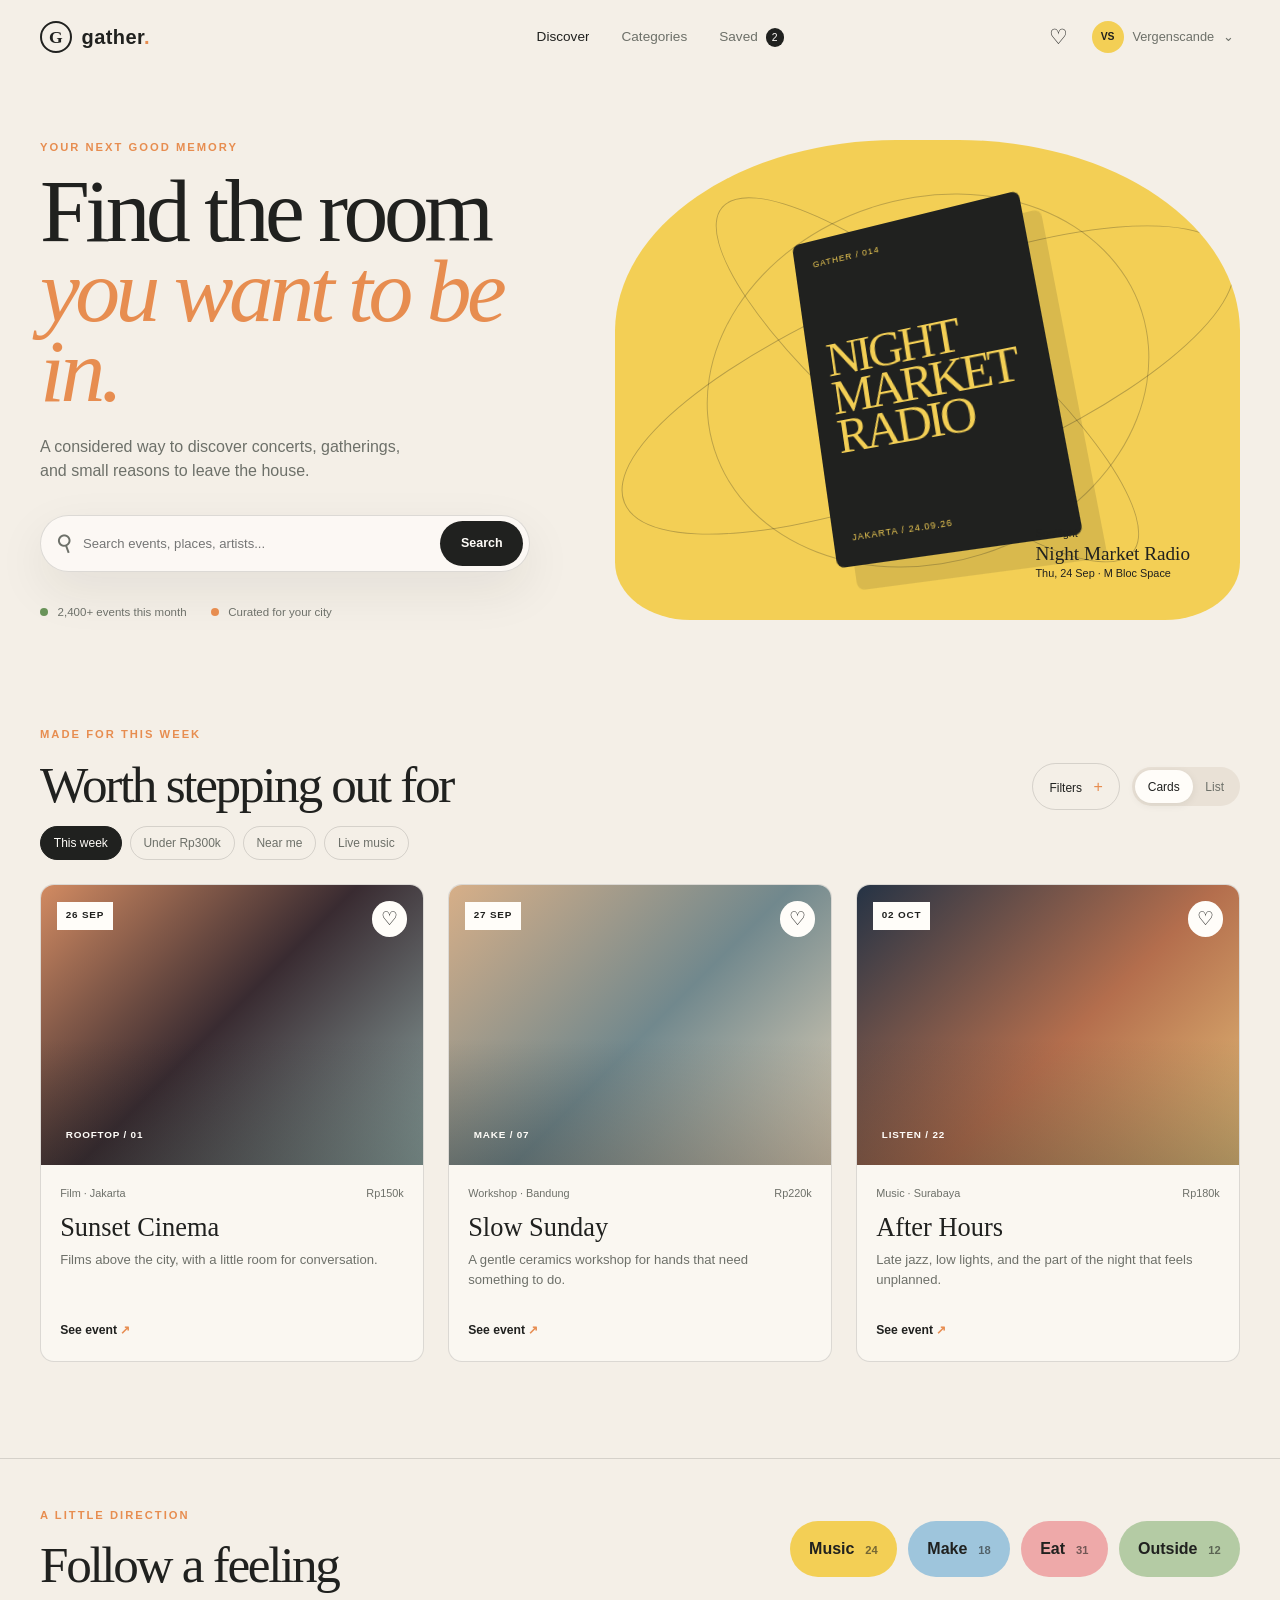
==== design-prototype/index.html @ 45fffa40 "feat: add animated interaction feedback to home prototype" ====
<!doctype html>
<html lang="en">
<head>
  <meta charset="utf-8">
  <meta name="viewport" content="width=device-width, initial-scale=1">
  <meta name="theme-color" content="#f4efe7">
  <title>Gather / Home Prototype</title>
  <link rel="stylesheet" href="styles/tokens.css">
  <link rel="stylesheet" href="styles/components.css">
</head>
<body>
  <a class="skip-link" href="#main-content">Skip to content</a>
  <header class="site-header" data-reveal>
    <a class="brand" href="#main-content" aria-label="Gather home">
      <span class="brand-mark" aria-hidden="true">G</span>
      <span>gather<span class="brand-dot">.</span></span>
    </a>
    <nav class="desktop-nav" aria-label="Primary navigation">
      <a class="nav-link nav-link-active" href="#discover">Discover</a>
      <a class="nav-link" href="#categories">Categories</a>
      <a class="nav-link" href="#saved">Saved <span class="nav-count">2</span></a>
    </nav>
    <div class="header-actions">
      <button class="icon-button" type="button" data-toast="Notifications are quiet for now" aria-label="Open notifications">&#9825;</button>
      <button class="profile-button" type="button" data-toast="Profile menu preview"><span class="avatar">VS</span><span class="profile-name">Vergenscande</span><span aria-hidden="true">&#8964;</span></button>
      <button class="menu-button" type="button" data-menu-toggle aria-label="Open menu" aria-expanded="false">&#9776;</button>
    </div>
  </header>

  <main id="main-content">
    <section class="hero section-shell" aria-labelledby="hero-title" data-reveal>
      <div class="hero-copy">
        <p class="eyebrow">Your next good memory</p>
        <h1 id="hero-title">Find the room<br><em>you want to be in.</em></h1>
        <p class="hero-intro">A considered way to discover concerts, gatherings, and small reasons to leave the house.</p>
        <form class="search-form" data-search-form>
          <label class="sr-only" for="event-search">Search events, places, or artists</label>
          <span class="search-icon" aria-hidden="true">&#9906;</span>
          <input id="event-search" type="search" placeholder="Search events, places, artists..." autocomplete="off">
          <button class="button button-dark" type="submit">Search</button>
        </form>
        <div class="hero-meta" aria-label="Service highlights">
          <span><i class="meta-dot meta-dot-green"></i> 2,400+ events this month</span>
          <span><i class="meta-dot meta-dot-orange"></i> Curated for your city</span>
        </div>
      </div>
      <div class="hero-stage" aria-label="Featured event: Night Market Radio">
        <div class="stage-orbit stage-orbit-one" aria-hidden="true"></div>
        <div class="stage-orbit stage-orbit-two" aria-hidden="true"></div>
        <div class="ticket-object" aria-hidden="true">
          <div class="ticket-object-face">
            <span>GATHER / 014</span>
            <strong>NIGHT<br>MARKET<br>RADIO</strong>
            <small>JAKARTA / 24.09.26</small>
          </div>
        </div>
        <div class="hero-stage-label">
          <span>Spotlight</span>
          <strong>Night Market Radio</strong>
          <span>Thu, 24 Sep · M Bloc Space</span>
        </div>
      </div>
    </section>

    <section class="section-shell discovery-section" id="discover" aria-labelledby="discover-title" data-reveal>
      <div class="section-heading">
        <div>
          <p class="eyebrow">Made for this week</p>
          <h2 id="discover-title">Worth stepping out for</h2>
        </div>
        <div class="section-controls">
          <button class="filter-trigger" type="button" data-filter-toggle aria-expanded="false">Filters <span>+</span></button>
          <div class="segmented-control" role="group" aria-label="Event view">
            <button class="segment segment-active" type="button" data-view="cards" aria-pressed="true">Cards</button>
            <button class="segment" type="button" data-view="list" aria-pressed="false">List</button>
          </div>
        </div>
      </div>
      <div class="filter-panel" data-filter-panel hidden>
        <button class="filter-chip chip-active" type="button">This week</button>
        <button class="filter-chip" type="button">Under Rp300k</button>
        <button class="filter-chip" type="button">Near me</button>
        <button class="filter-chip" type="button">Live music</button>
      </div>
      <div class="event-grid" data-event-grid>
        <article class="event-card" data-event-card data-searchable="sunset cinema rooftop jakarta film">
          <div class="event-image image-cinema"><span class="event-date">26 SEP</span><button class="save-button" type="button" aria-label="Save Sunset Cinema" data-save>&#9825;</button><span class="image-label">ROOFTOP / 01</span></div>
          <div class="event-card-body"><div class="card-topline"><span>Film · Jakarta</span><span>Rp150k</span></div><h3>Sunset Cinema</h3><p>Films above the city, with a little room for conversation.</p><a href="#event-detail" class="text-link">See event <span aria-hidden="true">&#8599;</span></a></div>
        </article>
        <article class="event-card" data-event-card data-searchable="slow sunday workshop bandung ceramics">
          <div class="event-image image-workshop"><span class="event-date">27 SEP</span><button class="save-button" type="button" aria-label="Save Slow Sunday" data-save>&#9825;</button><span class="image-label">MAKE / 07</span></div>
          <div class="event-card-body"><div class="card-topline"><span>Workshop · Bandung</span><span>Rp220k</span></div><h3>Slow Sunday</h3><p>A gentle ceramics workshop for hands that need something to do.</p><a href="#event-detail" class="text-link">See event <span aria-hidden="true">&#8599;</span></a></div>
        </article>
        <article class="event-card" data-event-card data-searchable="after hours jazz surabaya music">
          <div class="event-image image-jazz"><span class="event-date">02 OCT</span><button class="save-button" type="button" aria-label="Save After Hours" data-save>&#9825;</button><span class="image-label">LISTEN / 22</span></div>
          <div class="event-card-body"><div class="card-topline"><span>Music · Surabaya</span><span>Rp180k</span></div><h3>After Hours</h3><p>Late jazz, low lights, and the part of the night that feels unplanned.</p><a href="#event-detail" class="text-link">See event <span aria-hidden="true">&#8599;</span></a></div>
        </article>
      </div>
      <p class="empty-state" data-empty-state hidden>No events match that search yet. Try a different place or feeling.</p>
    </section>

    <section class="category-strip section-shell" id="categories" aria-labelledby="category-title" data-reveal>
      <div><p class="eyebrow">A little direction</p><h2 id="category-title">Follow a feeling</h2></div>
      <div class="category-list">
        <button class="category-pill category-pill-yellow" type="button" data-toast="Showing music events">Music <span>24</span></button>
        <button class="category-pill category-pill-blue" type="button" data-toast="Showing workshops">Make <span>18</span></button>
        <button class="category-pill category-pill-pink" type="button" data-toast="Showing food events">Eat <span>31</span></button>
        <button class="category-pill category-pill-green" type="button" data-toast="Showing outdoor events">Outside <span>12</span></button>
      </div>
    </section>
  </main>

  <div class="toast" role="status" aria-live="polite" data-toast-region></div>
  <script type="module" src="scripts/interactions.js"></script>
</body>
</html>
---- design-prototype/styles/tokens.css ----
:root {
  --ink: #20211f;
  --muted: #6d7069;
  --paper: #f4efe7;
  --paper-deep: #e9e1d6;
  --white: #fffdf9;
  --line: rgba(32, 33, 31, .14);
  --yellow: #f3cf55;
  --blue: #9ec5dc;
  --pink: #eea9a9;
  --green: #b4cba4;
  --orange: #e78d50;
  --serif: Georgia, 'Times New Roman', serif;
  --sans: 'Trebuchet MS', 'Segoe UI', sans-serif;
  --space-1: .5rem;
  --space-2: .75rem;
  --space-3: 1rem;
  --space-4: 1.5rem;
  --space-5: 2rem;
  --space-6: 3rem;
  --space-7: 5rem;
  --shadow-soft: 0 18px 50px rgba(32, 33, 31, .08);
  --radius-sm: 6px;
  --radius-md: 14px;
  --radius-pill: 999px;
  --ease-out: cubic-bezier(.2, .8, .2, 1);
}

* { box-sizing: border-box; }
html { scroll-behavior: smooth; }
body { margin: 0; background: var(--paper); color: var(--ink); font-family: var(--sans); line-height: 1.5; }
button, input { font: inherit; }
button, a { -webkit-tap-highlight-color: transparent; }
button { cursor: pointer; }
a { color: inherit; }
.sr-only { position: absolute; width: 1px; height: 1px; padding: 0; margin: -1px; overflow: hidden; clip: rect(0, 0, 0, 0); white-space: nowrap; border: 0; }
.skip-link { position: fixed; left: 1rem; top: -4rem; z-index: 20; padding: .75rem 1rem; background: var(--ink); color: var(--white); border-radius: var(--radius-sm); }
.skip-link:focus { top: 1rem; }
:focus-visible { outline: 3px solid var(--orange); outline-offset: 4px; }
---- design-prototype/styles/components.css ----
body { overflow-x: hidden; }
.site-header { display: flex; align-items: center; justify-content: space-between; max-width: 1320px; margin: 0 auto; padding: 1.25rem 2.5rem; }
.brand { display: inline-flex; align-items: center; gap: .6rem; font: 700 1.25rem var(--sans); text-decoration: none; letter-spacing: .02em; }
.brand-mark { display: grid; width: 2rem; height: 2rem; place-items: center; border: 2px solid var(--ink); border-radius: 50%; font-family: var(--serif); font-size: 1.1rem; }
.brand-dot { color: var(--orange); }
.desktop-nav { display: flex; gap: 2rem; margin-left: 8rem; }
.nav-link { color: var(--muted); font-size: .85rem; text-decoration: none; transition: color .2s ease; }
.nav-link:hover, .nav-link-active { color: var(--ink); }
.nav-count { display: inline-grid; width: 1.15rem; height: 1.15rem; place-items: center; margin-left: .25rem; border-radius: 50%; background: var(--ink); color: var(--white); font-size: .65rem; }
.header-actions { display: flex; align-items: center; gap: .75rem; }
.icon-button, .menu-button, .profile-button, .save-button { border: 0; background: transparent; color: inherit; }
.icon-button, .menu-button, .profile-button, .save-button, .button, .filter-trigger, .segment, .filter-chip, .category-pill, .brand, .nav-link, .text-link { position: relative; overflow: hidden; }
.icon-button, .menu-button, .profile-button, .save-button, .button, .filter-trigger, .segment, .filter-chip, .category-pill { transition: transform .18s var(--ease-out), background-color .22s ease, border-color .22s ease, color .22s ease, box-shadow .22s ease; }
.icon-button:active, .menu-button:active, .profile-button:active, .save-button:active, .button:active, .filter-trigger:active, .segment:active, .filter-chip:active, .category-pill:active, .nav-link:active, .text-link:active { transform: scale(.97); }
.keyboard-press { transform: scale(.97); }
.ripple { position: absolute; width: 1rem; height: 1rem; border-radius: 50%; background: currentColor; opacity: .18; pointer-events: none; transform: translate(-50%, -50%) scale(0); animation: click-ripple .42s ease-out forwards; }
.icon-button { font-size: 1.3rem; line-height: 1; }
.profile-button { display: flex; align-items: center; gap: .55rem; color: var(--muted); font-size: .8rem; }
.avatar { display: grid; width: 2rem; height: 2rem; place-items: center; border-radius: 50%; background: var(--yellow); color: var(--ink); font-size: .65rem; font-weight: 700; }
.menu-button { display: none; font-size: 1.4rem; }
.section-shell { max-width: 1320px; margin: 0 auto; padding: 0 2.5rem; }
.hero { display: grid; grid-template-columns: minmax(0, .9fr) minmax(360px, 1.1fr); align-items: center; min-height: 620px; gap: 4rem; padding-top: 3.5rem; padding-bottom: 4rem; }
.eyebrow { margin: 0 0 1rem; color: var(--orange); font-size: .7rem; font-weight: 700; letter-spacing: .18em; text-transform: uppercase; }
h1, h2, h3, p { margin-top: 0; }
h1 { max-width: 650px; margin-bottom: 1.5rem; font: 400 clamp(3.6rem, 7vw, 7rem)/.89 var(--serif); letter-spacing: -.05em; }
h1 em { color: var(--orange); font-style: italic; }
h2 { margin-bottom: 0; font: 400 clamp(2rem, 4vw, 3.4rem)/1 var(--serif); letter-spacing: -.045em; }
h3 { margin-bottom: .55rem; font: 400 1.65rem/1.05 var(--serif); }
.hero-intro { max-width: 390px; color: var(--muted); font-size: 1rem; }
.search-form { display: flex; align-items: center; max-width: 490px; margin-top: 2rem; padding: .35rem .35rem .35rem 1rem; border: 1px solid var(--line); border-radius: var(--radius-pill); background: rgba(255, 253, 249, .7); box-shadow: var(--shadow-soft); }
.search-icon { margin-right: .5rem; color: var(--muted); font-size: 1.4rem; transform: rotate(-20deg); }
.search-form input { min-width: 0; flex: 1; border: 0; outline: 0; background: transparent; color: var(--ink); font-size: .82rem; }
.button { border: 0; border-radius: var(--radius-pill); padding: .8rem 1.3rem; font-size: .78rem; font-weight: 700; transition: transform .2s var(--ease-out), background .2s ease; }
.button:hover { transform: translateY(-2px); }
.button-dark { background: var(--ink); color: var(--white); }
.hero-meta { display: flex; flex-wrap: wrap; gap: 1.5rem; margin-top: 2rem; color: var(--muted); font-size: .72rem; }
.meta-dot { display: inline-block; width: .5rem; height: .5rem; margin-right: .4rem; border-radius: 50%; }
.meta-dot-green { background: #699359; } .meta-dot-orange { background: var(--orange); }
.hero-stage { position: relative; display: grid; min-height: 480px; place-items: center; overflow: hidden; border-radius: 45% 45% 12% 12% / 40% 40% 12% 12%; background: var(--yellow); isolation: isolate; }
.hero-stage::before { position: absolute; inset: 12% 14%; border: 1px solid rgba(32, 33, 31, .25); border-radius: 50%; content: ''; transform: rotate(-18deg); }
.stage-orbit { position: absolute; border: 1px solid rgba(32, 33, 31, .28); border-radius: 50%; transform: rotate(40deg); }
.stage-orbit-one { width: 86%; height: 32%; } .stage-orbit-two { width: 105%; height: 42%; transform: rotate(-22deg); }
.ticket-object { position: relative; z-index: 2; width: min(42%, 245px); aspect-ratio: .72; perspective: 700px; transform: rotate(-11deg); animation: float-ticket 5s ease-in-out infinite; }
.ticket-object-face { display: flex; height: 100%; flex-direction: column; justify-content: space-between; padding: 1.2rem; border: 1px solid rgba(32, 33, 31, .3); border-radius: 8px; background: var(--ink); color: var(--yellow); box-shadow: 18px 24px 0 rgba(32, 33, 31, .12); transform: rotateY(-12deg) rotateX(8deg); }
.ticket-object-face strong { font: 400 clamp(1.8rem, 4vw, 3.3rem)/.78 var(--serif); letter-spacing: -.08em; }
.ticket-object-face span, .ticket-object-face small { font-size: .58rem; letter-spacing: .12em; }
.hero-stage-label { position: absolute; right: 8%; bottom: 8%; z-index: 3; display: grid; gap: .15rem; max-width: 180px; color: var(--ink); font-size: .68rem; }
.hero-stage-label strong { font: 400 1.2rem/1 var(--serif); }
.discovery-section { padding-top: 2rem; padding-bottom: 6rem; }
.section-heading { display: flex; align-items: end; justify-content: space-between; gap: 2rem; margin-bottom: 2rem; }
.section-controls { display: flex; align-items: center; gap: .75rem; }
.filter-trigger, .segment, .filter-chip { border: 1px solid var(--line); border-radius: var(--radius-pill); background: transparent; padding: .65rem 1rem; color: var(--ink); font-size: .75rem; }
.filter-trigger span { margin-left: .5rem; color: var(--orange); font-size: 1rem; }
.segmented-control { display: flex; padding: .2rem; border-radius: var(--radius-pill); background: var(--paper-deep); }
.segment { border: 0; padding: .45rem .8rem; color: var(--muted); } .segment-active { background: var(--white); color: var(--ink); box-shadow: 0 2px 8px rgba(32,33,31,.08); }
.filter-panel { display: flex; flex-wrap: wrap; gap: .5rem; margin: -1rem 0 1.5rem; animation: reveal .3s var(--ease-out); }
.filter-chip { padding: .45rem .8rem; color: var(--muted); } .chip-active { border-color: var(--ink); background: var(--ink); color: var(--white); }
.event-grid { display: grid; grid-template-columns: repeat(3, 1fr); gap: 1.5rem; }
.event-grid.view-list { grid-template-columns: 1fr; } .event-grid.view-list .event-card { display: grid; grid-template-columns: 220px 1fr; } .event-grid.view-list .event-image { min-height: 220px; }
.event-card { overflow: hidden; border: 1px solid var(--line); border-radius: var(--radius-md); background: rgba(255, 253, 249, .54); transition: transform .35s var(--ease-out), box-shadow .35s ease; }
.event-card:hover { transform: translateY(-7px); box-shadow: var(--shadow-soft); }
.event-image { position: relative; min-height: 280px; overflow: hidden; padding: 1rem; background-position: center; background-size: cover; }
.event-image::after { position: absolute; inset: 0; background: linear-gradient(180deg, transparent 55%, rgba(32, 33, 31, .3)); content: ''; }
.image-cinema { background: linear-gradient(135deg, #d28b62, #392b31 48%, #8da5a2); } .image-workshop { background: linear-gradient(135deg, #d7af88, #71888d 52%, #e2d2b8); } .image-jazz { background: linear-gradient(135deg, #253345, #b46e4d 55%, #e4bd77); }
.event-date, .image-label { position: relative; z-index: 1; display: inline-flex; padding: .4rem .55rem; background: var(--white); color: var(--ink); font-size: .62rem; font-weight: 700; letter-spacing: .08em; }
.image-label { position: absolute; bottom: 1rem; left: 1rem; background: transparent; color: var(--white); }
.save-button { position: absolute; z-index: 2; top: 1rem; right: 1rem; display: grid; width: 2.2rem; height: 2.2rem; place-items: center; border-radius: 50%; background: var(--white); font-size: 1.2rem; }
.save-button:hover, .save-button.is-saved { color: var(--orange); transform: scale(1.1); }
.save-button.is-saved { animation: saved-pop .35s var(--ease-out); }
.event-card-body { padding: 1.2rem; } .card-topline { display: flex; justify-content: space-between; margin-bottom: .8rem; color: var(--muted); font-size: .68rem; }
.event-card-body p { min-height: 3rem; margin-bottom: 1.2rem; color: var(--muted); font-size: .82rem; }
.text-link { color: var(--ink); font-size: .76rem; font-weight: 700; text-decoration: none; } .text-link span { color: var(--orange); }
.empty-state { padding: 3rem; border: 1px dashed var(--line); color: var(--muted); text-align: center; }
.category-strip { display: grid; grid-template-columns: .7fr 1.3fr; align-items: center; gap: 2rem; padding-top: 3rem; padding-bottom: 6rem; border-top: 1px solid var(--line); }
.category-list { display: flex; flex-wrap: wrap; gap: .7rem; justify-content: end; }
.category-pill { border: 0; border-radius: var(--radius-pill); padding: 1rem 1.2rem; color: var(--ink); font-weight: 700; transition: transform .25s var(--ease-out); } .category-pill:hover { transform: translateY(-4px) rotate(-2deg); }
.category-pill span { margin-left: .4rem; opacity: .6; font-size: .7rem; } .category-pill-yellow { background: var(--yellow); } .category-pill-blue { background: var(--blue); } .category-pill-pink { background: var(--pink); } .category-pill-green { background: var(--green); }
.toast { position: fixed; z-index: 10; right: 1.5rem; bottom: 1.5rem; max-width: 280px; padding: .9rem 1rem; border-radius: var(--radius-sm); background: var(--ink); color: var(--white); font-size: .75rem; opacity: 0; pointer-events: none; transform: translateY(1rem); transition: opacity .25s ease, transform .25s var(--ease-out); } .toast.is-visible { opacity: 1; transform: translateY(0); animation: toast-in .28s var(--ease-out); }
[data-reveal] { animation: reveal .8s var(--ease-out) both; } .hero-stage { animation-delay: .15s; }
@keyframes reveal { from { opacity: 0; transform: translateY(18px); } to { opacity: 1; transform: translateY(0); } }
@keyframes float-ticket { 0%, 100% { transform: translateY(0) rotate(-11deg); } 50% { transform: translateY(-12px) rotate(-7deg); } }
@keyframes click-ripple { to { opacity: 0; transform: translate(-50%, -50%) scale(16); } }
@keyframes saved-pop { 0% { transform: scale(.86); } 70% { transform: scale(1.18); } 100% { transform: scale(1.1); } }
@keyframes toast-in { from { opacity: 0; transform: translateY(1rem) scale(.96); } to { opacity: 1; transform: translateY(0) scale(1); } }
@media (prefers-reduced-motion: reduce) { *, *::before, *::after { scroll-behavior: auto !important; animation-duration: .01ms !important; animation-iteration-count: 1 !important; transition-duration: .01ms !important; } }
@media (max-width: 900px) { .desktop-nav { margin-left: 0; } .hero { grid-template-columns: 1fr; gap: 2rem; padding-top: 2rem; } .hero-stage { min-height: 390px; } .event-grid { grid-template-columns: repeat(2, 1fr); } .category-strip { grid-template-columns: 1fr; } .category-list { justify-content: start; } }
@media (max-width: 640px) { .site-header, .section-shell { padding-right: 1.1rem; padding-left: 1.1rem; } .desktop-nav, .profile-name { display: none; } .menu-button { display: block; } .hero { min-height: 0; padding-top: 2rem; padding-bottom: 4rem; } h1 { font-size: clamp(3.3rem, 17vw, 5rem); } .search-form { align-items: stretch; flex-wrap: wrap; border-radius: 1rem; padding: .55rem; } .search-icon { padding: .35rem; } .search-form input { min-height: 2.6rem; } .search-form .button { width: 100%; } .hero-stage { min-height: 360px; border-radius: 42% 42% 12% 12% / 30% 30% 12% 12%; } .ticket-object { width: 48%; } .section-heading { display: block; } .section-controls { justify-content: space-between; margin-top: 1.5rem; } .event-grid, .event-grid.view-list { grid-template-columns: 1fr; } .event-grid.view-list .event-card { display: block; } .event-grid.view-list .event-image { min-height: 250px; } .category-list { display: grid; grid-template-columns: 1fr 1fr; } .category-pill { text-align: left; } }
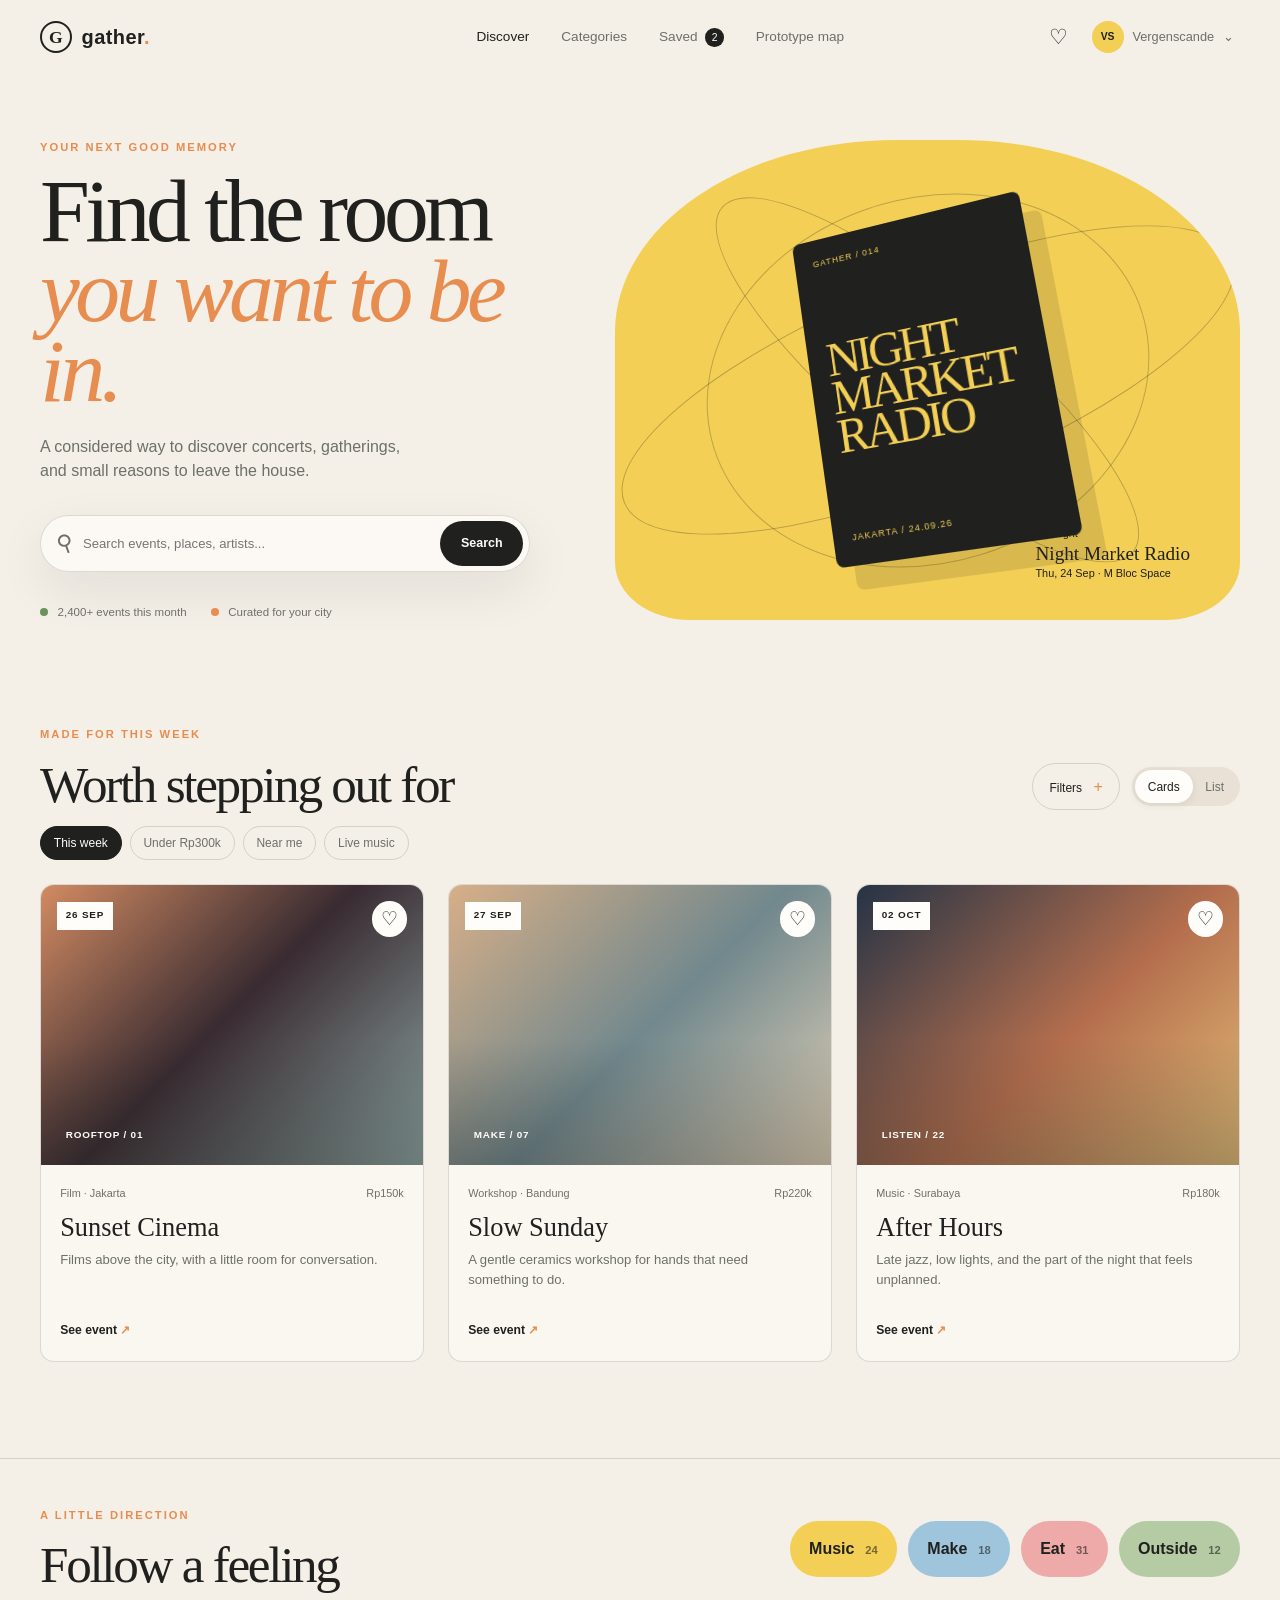
==== commit 836a3b08: "feat: integrate organizer admin and recovery prototype flows" ====
--- a/design-prototype/index.html
+++ b/design-prototype/index.html
@@ -16,9 +16,10 @@
       <span>gather<span class="brand-dot">.</span></span>
     </a>
     <nav class="desktop-nav" aria-label="Primary navigation">
-      <a class="nav-link nav-link-active" href="#discover">Discover</a>
+      <a class="nav-link nav-link-active" href="pages/events.html">Discover</a>
       <a class="nav-link" href="#categories">Categories</a>
       <a class="nav-link" href="#saved">Saved <span class="nav-count">2</span></a>
+      <a class="nav-link" href="pages/prototype-hub.html">Prototype map</a>
     </nav>
     <div class="header-actions">
       <button class="icon-button" type="button" data-toast="Notifications are quiet for now" aria-label="Open notifications">&#9825;</button>
@@ -85,15 +86,15 @@
       <div class="event-grid" data-event-grid>
         <article class="event-card" data-event-card data-searchable="sunset cinema rooftop jakarta film">
           <div class="event-image image-cinema"><span class="event-date">26 SEP</span><button class="save-button" type="button" aria-label="Save Sunset Cinema" data-save>&#9825;</button><span class="image-label">ROOFTOP / 01</span></div>
-          <div class="event-card-body"><div class="card-topline"><span>Film · Jakarta</span><span>Rp150k</span></div><h3>Sunset Cinema</h3><p>Films above the city, with a little room for conversation.</p><a href="#event-detail" class="text-link">See event <span aria-hidden="true">&#8599;</span></a></div>
+          <div class="event-card-body"><div class="card-topline"><span>Film · Jakarta</span><span>Rp150k</span></div><h3>Sunset Cinema</h3><p>Films above the city, with a little room for conversation.</p><a href="pages/events.html" class="text-link">See event <span aria-hidden="true">&#8599;</span></a></div>
         </article>
         <article class="event-card" data-event-card data-searchable="slow sunday workshop bandung ceramics">
           <div class="event-image image-workshop"><span class="event-date">27 SEP</span><button class="save-button" type="button" aria-label="Save Slow Sunday" data-save>&#9825;</button><span class="image-label">MAKE / 07</span></div>
-          <div class="event-card-body"><div class="card-topline"><span>Workshop · Bandung</span><span>Rp220k</span></div><h3>Slow Sunday</h3><p>A gentle ceramics workshop for hands that need something to do.</p><a href="#event-detail" class="text-link">See event <span aria-hidden="true">&#8599;</span></a></div>
+          <div class="event-card-body"><div class="card-topline"><span>Workshop · Bandung</span><span>Rp220k</span></div><h3>Slow Sunday</h3><p>A gentle ceramics workshop for hands that need something to do.</p><a href="pages/events.html" class="text-link">See event <span aria-hidden="true">&#8599;</span></a></div>
         </article>
         <article class="event-card" data-event-card data-searchable="after hours jazz surabaya music">
           <div class="event-image image-jazz"><span class="event-date">02 OCT</span><button class="save-button" type="button" aria-label="Save After Hours" data-save>&#9825;</button><span class="image-label">LISTEN / 22</span></div>
-          <div class="event-card-body"><div class="card-topline"><span>Music · Surabaya</span><span>Rp180k</span></div><h3>After Hours</h3><p>Late jazz, low lights, and the part of the night that feels unplanned.</p><a href="#event-detail" class="text-link">See event <span aria-hidden="true">&#8599;</span></a></div>
+          <div class="event-card-body"><div class="card-topline"><span>Music · Surabaya</span><span>Rp180k</span></div><h3>After Hours</h3><p>Late jazz, low lights, and the part of the night that feels unplanned.</p><a href="pages/events.html" class="text-link">See event <span aria-hidden="true">&#8599;</span></a></div>
         </article>
       </div>
       <p class="empty-state" data-empty-state hidden>No events match that search yet. Try a different place or feeling.</p>
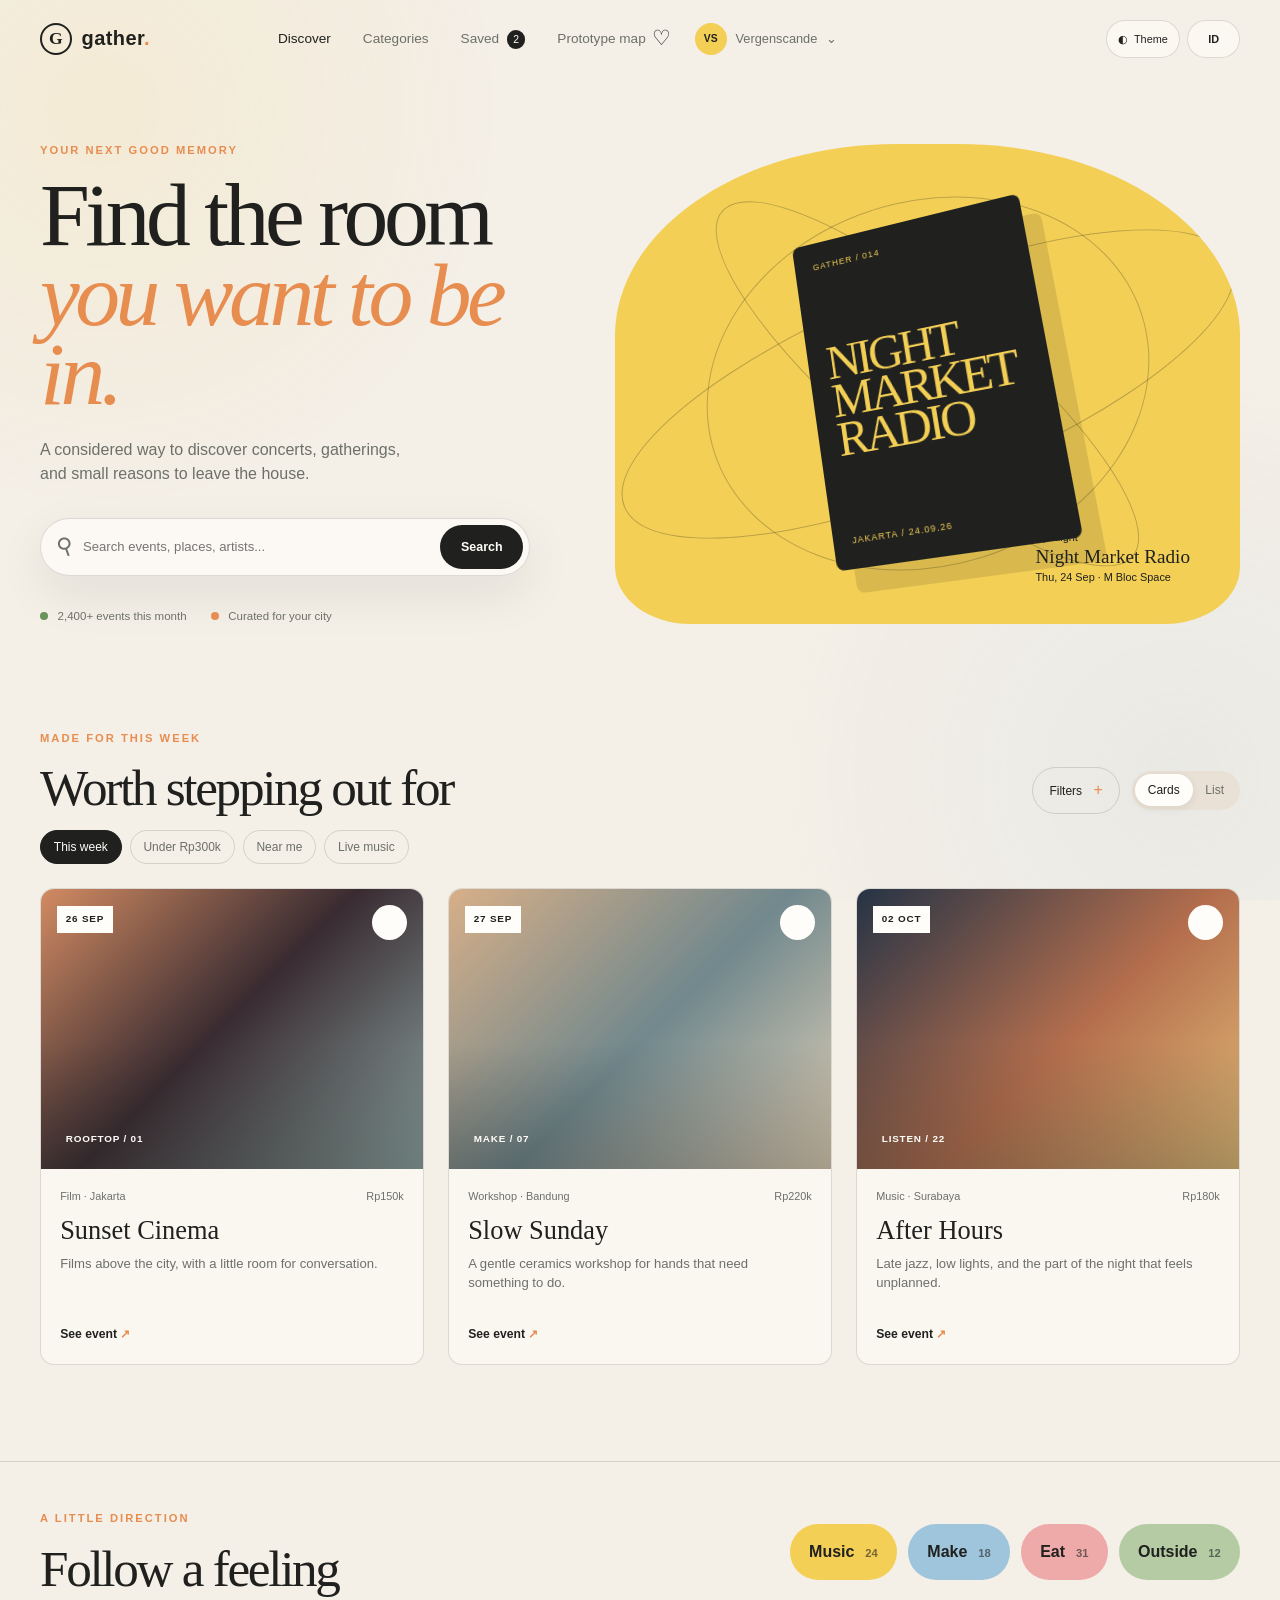
==== commit a0078a23: "feat: add global prototype theme and language motion" ====
--- a/design-prototype/index.html
+++ b/design-prototype/index.html
@@ -6,6 +6,7 @@
   <meta name="theme-color" content="#f4efe7">
   <title>Gather / Home Prototype</title>
   <link rel="stylesheet" href="styles/tokens.css">
+  <link rel="stylesheet" href="styles/site-enhancements.css">
   <link rel="stylesheet" href="styles/components.css">
 </head>
 <body>
@@ -113,5 +114,6 @@
 
   <div class="toast" role="status" aria-live="polite" data-toast-region></div>
   <script type="module" src="scripts/interactions.js"></script>
+  <script type="module" src="scripts/site-enhancements.js"></script>
 </body>
 </html>
--- a/design-prototype/styles/site-enhancements.css
+++ b/design-prototype/styles/site-enhancements.css
@@ -0,0 +1,47 @@
+:root {
+  --surface-elevated: rgba(255, 253, 249, .72);
+  --surface-solid: var(--white);
+  --control-surface: rgba(255, 253, 249, .62);
+  --shadow-deep: 0 24px 70px rgba(32, 33, 31, .16);
+  --motion-fast: 160ms;
+  --motion-standard: 360ms;
+  --motion-slow: 620ms;
+  --motion-ease: cubic-bezier(.2, .8, .2, 1);
+}
+
+html[data-theme="dark"] {
+  --ink: #f7f1e8;
+  --muted: #b7b6ae;
+  --paper: #171816;
+  --paper-deep: #282a26;
+  --white: #242622;
+  --line: rgba(247, 241, 232, .17);
+  --surface-elevated: rgba(36, 38, 34, .82);
+  --surface-solid: #242622;
+  --control-surface: rgba(36, 38, 34, .82);
+  --shadow-soft: 0 18px 50px rgba(0, 0, 0, .24);
+  --shadow-deep: 0 24px 70px rgba(0, 0, 0, .35);
+}
+
+body { transition: background-color var(--motion-standard) var(--motion-ease), color var(--motion-standard) var(--motion-ease); }
+body::before { position: fixed; inset: 0; z-index: -1; pointer-events: none; background: radial-gradient(circle at 8% 12%, rgba(243, 207, 85, .12), transparent 28%), radial-gradient(circle at 92% 86%, rgba(158, 197, 220, .12), transparent 28%); content: ''; }
+.site-header { position: relative; z-index: 5; }
+.site-tools { display: flex; align-items: center; gap: .45rem; margin-left: auto; }
+.site-tool { display: inline-flex; min-height: 2.35rem; align-items: center; gap: .35rem; border: 1px solid var(--line); border-radius: var(--radius-pill); background: var(--control-surface); color: var(--ink); padding: .45rem .7rem; font-size: .68rem; transition: transform var(--motion-fast) var(--motion-ease), background-color var(--motion-standard) var(--motion-ease), border-color var(--motion-standard) var(--motion-ease); }
+.site-tool:hover { transform: translateY(-2px); border-color: var(--orange); }
+.site-tool:active { transform: scale(.97); }
+.site-tool-icon { font-size: .95rem; }
+.language-toggle { min-width: 3.3rem; justify-content: center; font-weight: 700; }
+[data-theme-toggle] .theme-sun { display: none; }
+html[data-theme="dark"] [data-theme-toggle] .theme-moon { display: none; }
+html[data-theme="dark"] [data-theme-toggle] .theme-sun { display: inline; }
+html[data-theme="dark"] .button-dark { background: var(--yellow); color: #20211f; }
+html[data-theme="dark"] .search-form, html[data-theme="dark"] .listing-search-wrap, html[data-theme="dark"] .wallet-search, html[data-theme="dark"] .form-field input, html[data-theme="dark"] .voucher-row input { background: var(--control-surface); color: var(--ink); }
+html[data-theme="dark"] .event-card, html[data-theme="dark"] .listing-card, html[data-theme="dark"] .wallet-ticket, html[data-theme="dark"] .hub-card, html[data-theme="dark"] .payment-card, html[data-theme="dark"] .system-card, html[data-theme="dark"] .order-summary, html[data-theme="dark"] .ticket-panel { background: var(--surface-elevated); }
+html[data-theme="dark"] .toast { background: var(--yellow); color: #20211f; }
+[data-i18n] { transition: opacity var(--motion-fast) ease, transform var(--motion-standard) var(--motion-ease); }
+.is-translating [data-i18n] { opacity: .05; transform: translateY(3px); }
+[data-reveal] { animation-duration: var(--motion-slow); }
+[data-tilt] { transform: perspective(900px) rotateX(var(--tilt-x, 0deg)) rotateY(var(--tilt-y, 0deg)); transition: transform var(--motion-standard) var(--motion-ease); will-change: transform; }
+@media (max-width: 640px) { .site-tools { gap: .25rem; }.site-tool { min-height: 2.15rem; padding: .35rem .55rem; }.site-tool-label { display: none; } }
+@media (prefers-reduced-motion: reduce) { body, [data-i18n], [data-tilt] { transition: none !important; }.is-translating [data-i18n] { transform: none; } body::before { display: none; } }
